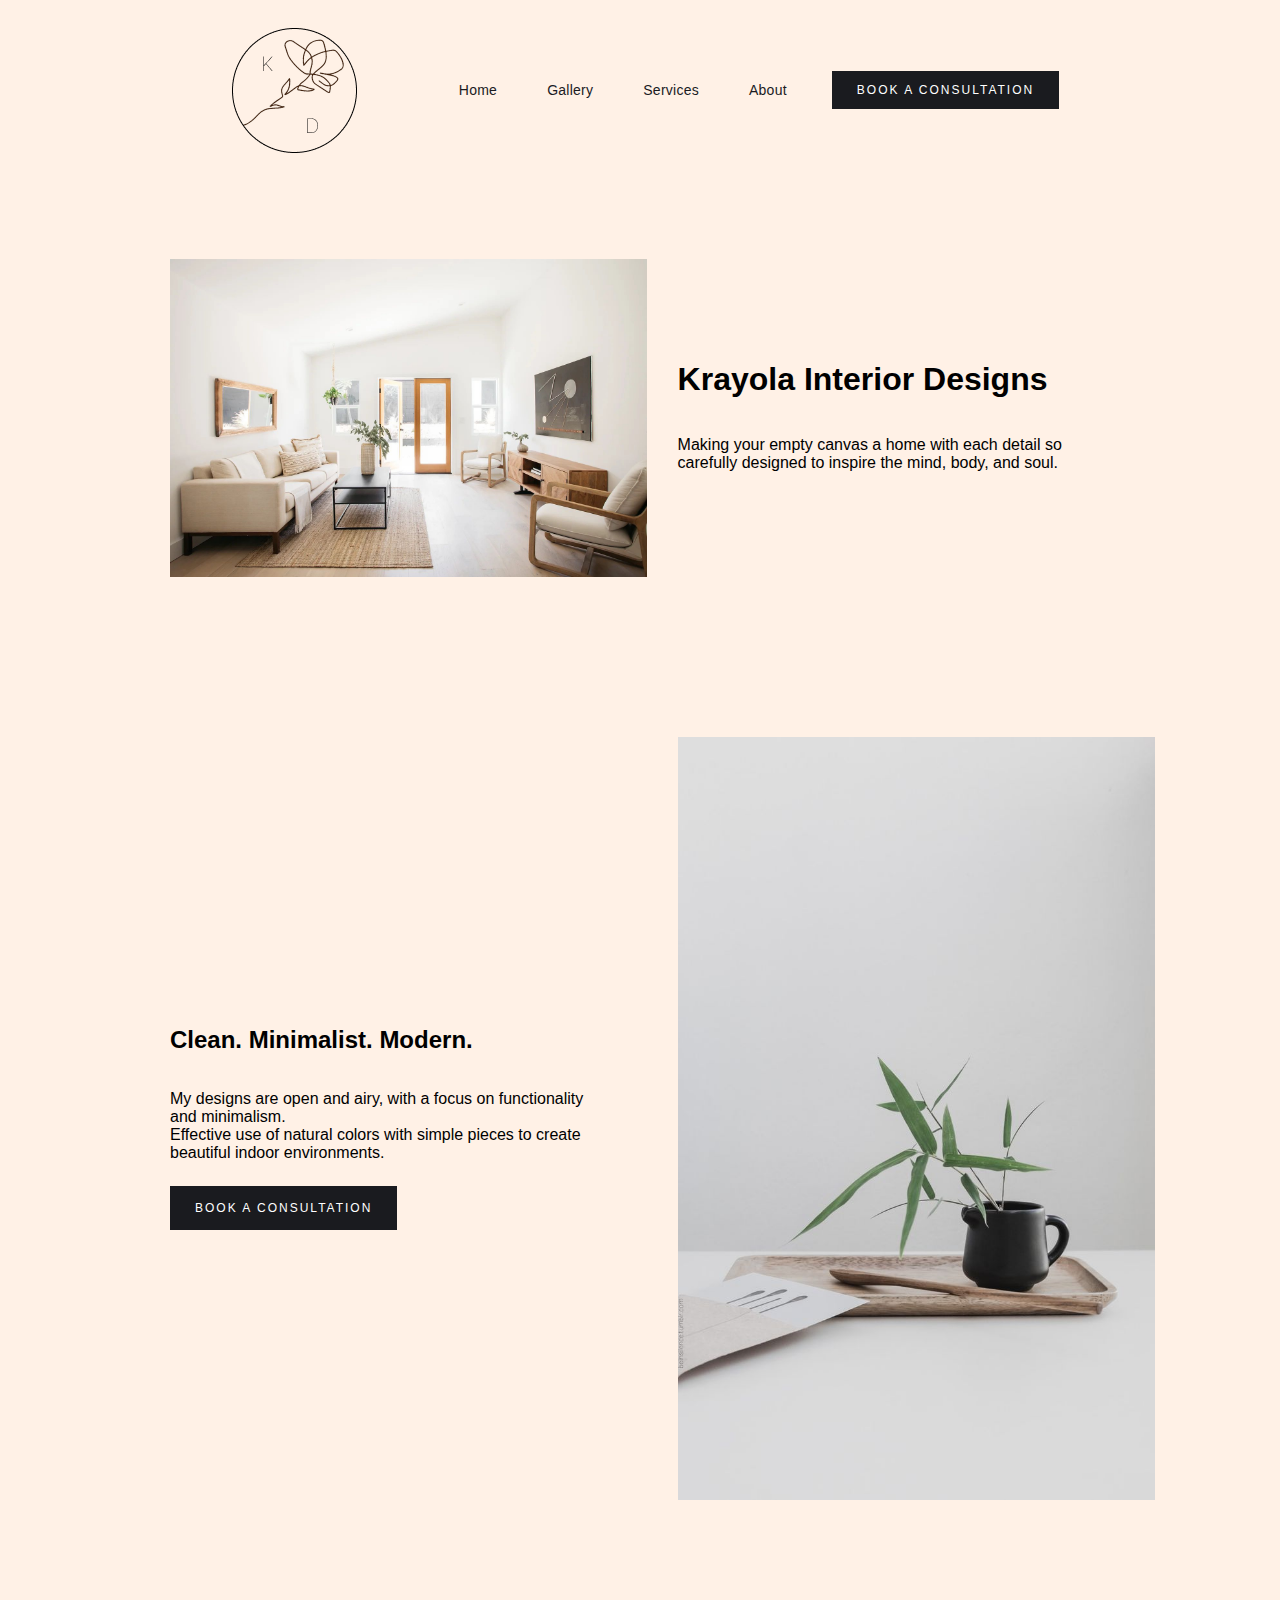
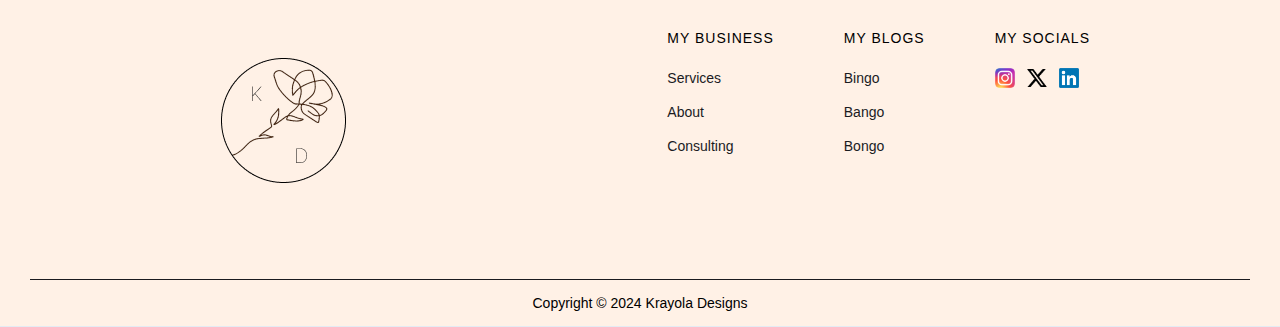
==== about.html @ 8e672128 "Added other pages" ====
<!DOCTYPE html>
<html>
    <head>
        <title>
            Krayola Designs
        </title>
        <link rel="stylesheet" href="style.css">
    </head>
    <body>
        <div class="navbar">
            <a href="index.html" class="logo">
                <img src="images/logo.png">
            </a>
            <ul class="menu">
                <li>
                    <a href="index.html" class="navlink">Home</a>
                </li>
                <li>
                    <a href="gallery.html" class="navlink">Gallery</a>
                </li>
                <li>
                    <a href="services.html" class="navlink">Services</a>
                </li>
                <li>
                    <a href="about.html" class="navlink">About</a>
                </li>
                <li>
                    <a href="consult.html" class="button">Book a Consultation</a>
                </li>
            </ul>
        </div>
        <section class="main">
            <div class="container">
                <div class="wrapper">
                    <div class="split">
                        <img src="images/MinimalistLivingRoom01.jpeg" width="477">
                    </div>
                    <div class="split">
                        <h1>Krayola Interior Designs</h1>
                        <p class="margin-bottom">Making your empty canvas a home with each detail so carefully designed to inspire the mind, body, and soul.</p>
                    </div>
                </div>
            </div>
        </section>
        <section class="main">
            <div class="container">
                <div class="wrapper">
                    <div class="split">
                        <h2>Clean. Minimalist. Modern.</h1>
                        <p class="margin-bottom">My designs are open and airy, with a focus on functionality and minimalism. <br> Effective use of natural colors with simple pieces to create beautiful indoor environments.</p>
                        <a href="#Consult" class="button">Book a Consultation</a>
                    </div>
                    <div class="split">
                        <img src="images/MugPlant01.jpg" width="477">
                    </div>
                </div>
            </div>
        </section>
        <section class="footer">
            <div class="container">
                <div class="wrapper">
                    <a href="#Home" class="logo">
                        <img src="images/logo.png">
                    </a>
                    <div class="content">
                        <div class="block">
                            <div class="title-small">My Business</div>
                            <a href="services.html" class="link">Services</a>
                            <a href="about.html" class="link">About</a>
                            <a href="consult.html" class="link">Consulting</a>
                        </div>
                        <div class="block">
                            <div class="title-small">My Blogs</div>
                            <a href="#" class="link">Bingo</a>
                            <a href="#" class="link">Bango</a>
                            <a href="#" class="link">Bongo</a>
                        </div>
                        <div class="block">
                            <div class="title-small">My Socials</div>
                            <div class="social">
                                <a href="https://www.instagram.com" class="link w-inline-block"><img src="images/InstagramLogo.png" width="20"></a>
                                <a href="https://www.x.com" class="link w-inline-block"><img src="images/XLogo.png" width="20"></a>
                                <a href="https://www.linkedin.com" class="link w-inline-block"><img src="images/LinkedInLogo.png" width="20"></a>
                            </div>
                        </div>
                    </div>
                </div>
            </div>
            <div class="divider"></div>
            <div class="copyright">Copyright © 2024 Krayola Designs</div>
        </section>
    </body>
</html>
---- style.css ----
:root {
    --kbg: #FFF1E6;
}

body {
    margin: 0;
    font-family: Arial, Helvetica, sans-serif;
    background: var(--kbg);
}

.navbar {
    justify-content: center;
    align-items: center;
    display: flex;
    position: relative;
}

.navbar .logo a {
    z-index: 5;
    flex-flow: column;
    justify-content: center;
    align-items: center;
    display: flex;
    position: absolute;
}

.navbar .menu {
    flex-flow: row;
    justify-content: space-between;
    align-items: center;
    display: flex;
}

.navbar .menu li {
    list-style: none;
    margin: 0px 15px;
}

.navbar .menu li a {
    color: #1a1b1f;
    letter-spacing: .25px;
    margin-left: 5px;
    margin-right: 5px;
    padding: 5px 10px;
    font-size: 14px;
    line-height: 20px;
    text-decoration: none;
}

.navbar .menu li a:hover {
    color: rgba(26, 27, 31, 0.75);
}

.navbar .menu .navlink{
    padding-left: 5px;
    padding-right: 5px;
}

.navbar .menu .button {
    color: white;
    letter-spacing: 2px;
    text-transform: uppercase;
    background-color: #1a1b1f;
    padding: 12px 25px;
    font-size: 12px;
    line-height: 20px;
    transition: all .2s;
}

.navbar .menu .button:hover {
    color: white;
    background-color: #32343a;
}

.navbar .menu .button:active {
    color: white;
    background-color: #43464d;
}

.button {
    color: white;
    letter-spacing: 2px;
    text-transform: uppercase;
    background-color: #1a1b1f;
    padding: 12px 25px;
    font-size: 12px;
    line-height: 20px;
    transition: all .2s;
    text-decoration: none;
}

.button:hover {
    color: white;
    background-color: #32343a;
}

.button:active {
    color: white;
    background-color: #43464d;
}

.main {
    mix-blend-mode: normal;
    background-color: var(--kbg);
    border-style: none;
    border-color: black;
    padding: 80px 30px;
    position: relative;
}

.container {
    width: 100%;
    max-width: 940px;
    margin-left: auto;
    margin-right: auto;
}

.main .wrapper {
    justify-content: space-between;
    align-items: center;
    display: flex;
}

.main .split {
    max-width: 46%;
    flex-direction: column;
    justify-content: flex-start;
    align-items: flex-start;
    display: flex;
}

.margin-bottom {
    margin-bottom: 24px;
}

.footer {
    background-color: var(--kbg);
    border-bottom: 1px solid #e4ebf3;
    padding: 50px 30px 15px;
    position: relative;
}

.footer .wrapper {
    max-width: 900px;
    justify-content: space-between;
    align-items: flex-start;
    margin-left: auto;
    margin-right: auto;
    display: flex;
}

.footer .content {
    grid-column-gap: 70px;
    grid-row-gap: 40px;
    grid-template-rows: auto;
    grid-template-columns: auto auto 1fr;
    grid-auto-columns: 1fr;
    display: grid;
}

.footer .block {
    flex-direction: column;
    justify-content: flex-start;
    align-items: flex-start;
    display: flex;
}

.footer .title-small {
    letter-spacing: 1px;
    text-transform: uppercase;
    margin-bottom: 12px;
    font-size: 14px;
}

.footer .link {
    color: #1a1b1f;
    margin-top: 12px;
    margin-bottom: 6px;
    font-size: 14px;
    line-height: 16px;
    text-decoration: none;
}

.footer .link:hover {
    color: rgba(26, 27, 31, 0.75);
}

.footer .social {
    justify-content: flex-start;
    align-items: center;
    margin-top: -2px;
    margin-left: -12px;
    display: flex;
}

.social .link {
    margin-left: 12px;
}

.footer .divider {
    width: 100%;
    height: 1px;
    background-color: #1a1b1f;
    margin-top: 70px;
    margin-bottom: 15px;
}

.footer .copyright {
    text-align: center;
    font-size: 14px;
    line-height: 16px;
}
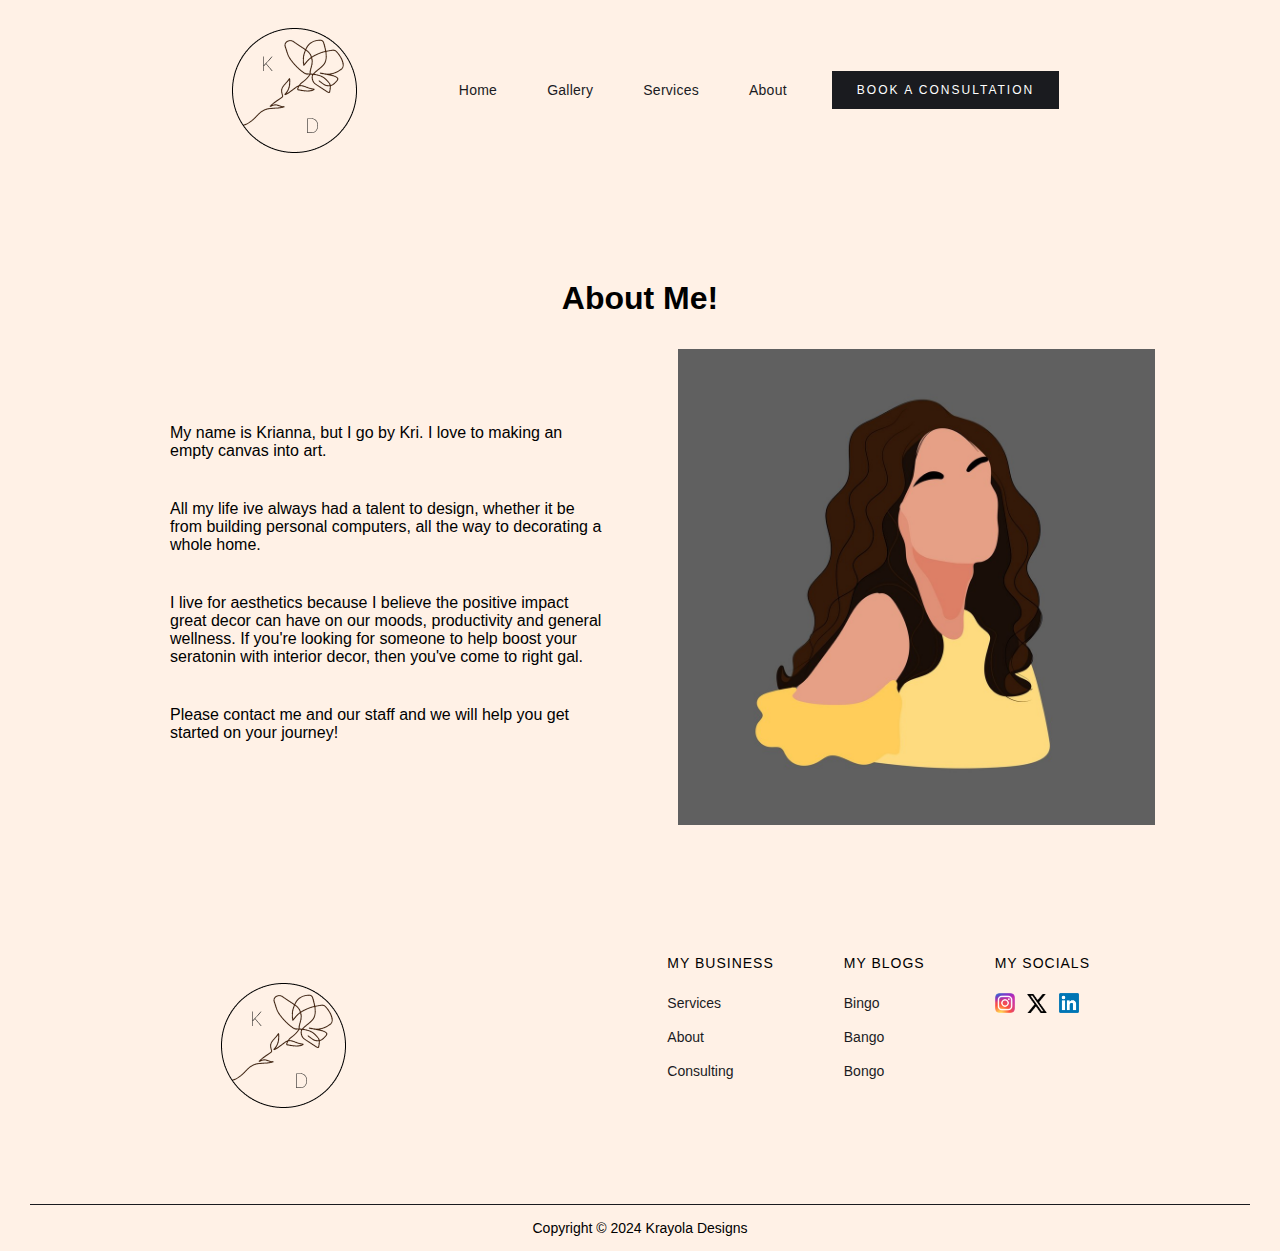
==== commit c873bfd0: "asfsfhdfnd" ====
--- a/about.html
+++ b/about.html
@@ -31,27 +31,16 @@
         </div>
         <section class="main">
             <div class="container">
+                <h1 style="text-align: center; margin-bottom: 32px;">About Me!</h1>
                 <div class="wrapper">
                     <div class="split">
-                        <img src="images/MinimalistLivingRoom01.jpeg" width="477">
+                        <p style="margin-bottom: 24px;">My name is Krianna, but I go by Kri. I love to making an empty canvas into art.</p>
+                        <p style="margin-bottom: 24px;">All my life ive always had a talent to design, whether it be from building personal computers, all the way to decorating a whole home.</p>
+                        <p style="margin-bottom: 24px;">I live for aesthetics because I believe the positive impact great decor can have  on our moods, productivity and general wellness. If you're looking for someone to help boost your seratonin with interior decor, then you've come to right gal.</p>
+                        <p style="margin-bottom: 24px;">Please contact me and our staff and we will help you get started on your journey!</p>
                     </div>
                     <div class="split">
-                        <h1>Krayola Interior Designs</h1>
-                        <p class="margin-bottom">Making your empty canvas a home with each detail so carefully designed to inspire the mind, body, and soul.</p>
-                    </div>
-                </div>
-            </div>
-        </section>
-        <section class="main">
-            <div class="container">
-                <div class="wrapper">
-                    <div class="split">
-                        <h2>Clean. Minimalist. Modern.</h1>
-                        <p class="margin-bottom">My designs are open and airy, with a focus on functionality and minimalism. <br> Effective use of natural colors with simple pieces to create beautiful indoor environments.</p>
-                        <a href="#Consult" class="button">Book a Consultation</a>
-                    </div>
-                    <div class="split">
-                        <img src="images/MugPlant01.jpg" width="477">
+                        <img src="images/KriArt.jpg" width="477">
                     </div>
                 </div>
             </div>
--- a/style.css
+++ b/style.css
@@ -99,6 +99,24 @@
     background-color: #43464d;
 }
 
+.outline {
+    color: #1a1b1f;
+    letter-spacing: 2px;
+    text-transform: uppercase;
+    background-color: rgba(0, 0, 0, 0);
+    padding: 12px 25px;
+    font-size: 12px;
+    line-height: 20px;
+    transition: all .2s;
+    text-decoration: none;
+    box-shadow: inset 0 0 0 1px #1a1b1f;
+}
+
+.outline:hover {
+    color: white;
+    background-color: #1a1b1f;
+}
+
 .main {
     mix-blend-mode: normal;
     background-color: var(--kbg);
@@ -135,7 +153,6 @@
 
 .footer {
     background-color: var(--kbg);
-    border-bottom: 1px solid #e4ebf3;
     padding: 50px 30px 15px;
     position: relative;
 }
@@ -158,7 +175,7 @@
     display: grid;
 }
 
-.footer .block {
+.block {
     flex-direction: column;
     justify-content: flex-start;
     align-items: flex-start;
@@ -209,4 +226,131 @@
     text-align: center;
     font-size: 14px;
     line-height: 16px;
+}
+
+.gallery {
+    padding: 80px 30px;
+    position: relative;
+}
+
+.gallery .wrapper {
+    grid-column-gap: 40px;
+    grid-row-gap: 40px;
+    grid-template-rows: auto;
+    grid-template-columns: 1fr 1fr 1fr;
+    grid-auto-columns: 1fr;
+    align-items: start;
+    display: grid;
+}
+
+.gallery .grid {
+    grid-row-gap: 40px;
+    grid-template-rows: auto auto;
+    grid-template-columns: 1fr;
+    grid-auto-columns: 1fr;
+    display: grid;
+}
+
+.gallery .picture {
+    width: 100%;
+}
+
+.services {
+    padding: 80px 30px;
+    position: relative;
+}
+
+.services .wrapper {
+    grid-column-gap: 40px;
+    grid-row-gap: 50px;
+    grid-template-rows: auto;
+    grid-template-columns: 1fr 1fr 1fr;
+    grid-auto-columns: 1fr;
+    align-items: center;
+    display: grid;
+}
+
+.services .card {
+    background-color: var(--kbg);
+    flex-direction: column;
+    justify-content: flex-start;
+    align-items: center;
+    padding: 32px 24px;
+    display: flex;
+    position: relative;
+    box-shadow: 0 4px 130px rgba(150, 163, 181, 0.12);
+}
+
+.services .featured {
+    z-index: 2;
+    box-shadow: 0 4px 130px rgba(150, 163, 181, 0.5);
+}
+
+.services .picture {
+    width: 80px;
+    height: 80px;
+    object-fit: cover;
+    margin-bottom: 16px;
+}
+
+.services .title {
+    margin-top: 10px;
+    margin-bottom: 8px;
+    font-size: 40px;
+    font-weight: 500;
+    line-height: 48px;
+    text-align: center;
+}
+
+.services .subtitle {
+    margin-bottom: 12px;
+    font-size: 14px;
+    line-height: 20px;
+}
+
+.services .price {
+    margin-bottom: 8px;
+    font-size: 24px;
+    font-weight: 700;
+    line-height: 32px;
+}
+
+.services .notes {
+    font-size: 14px;
+    line-height: 20px;
+    text-align: center;
+}
+
+.services .divider {
+    height: 1px;
+    background-color: #00000000;
+    align-self: stretch;
+    margin: 56px -24px 16px;
+}
+
+.services .list {
+    align-self: stretch;
+    list-style-type: none;
+}
+
+.services .feature {
+    background-image: url("images/check.png");
+    background-position: 0 0;
+    background-repeat: no-repeat;
+    background-size: 24px 24px;
+    align-self: stretch;
+    margin-top: 16px;
+    padding-left: 32px;
+    font-size: 14px;
+    line-height: 24px;
+}
+
+.services .tag {
+    color: #3a4554;
+    background-color: var(--kbg);
+    border-radius: 24px;
+    padding: 7px 16px;
+    position: absolute;
+    top: -19px;
+    box-shadow: 0 3px 10px rgba(150, 163, 181, 0.2);
 }